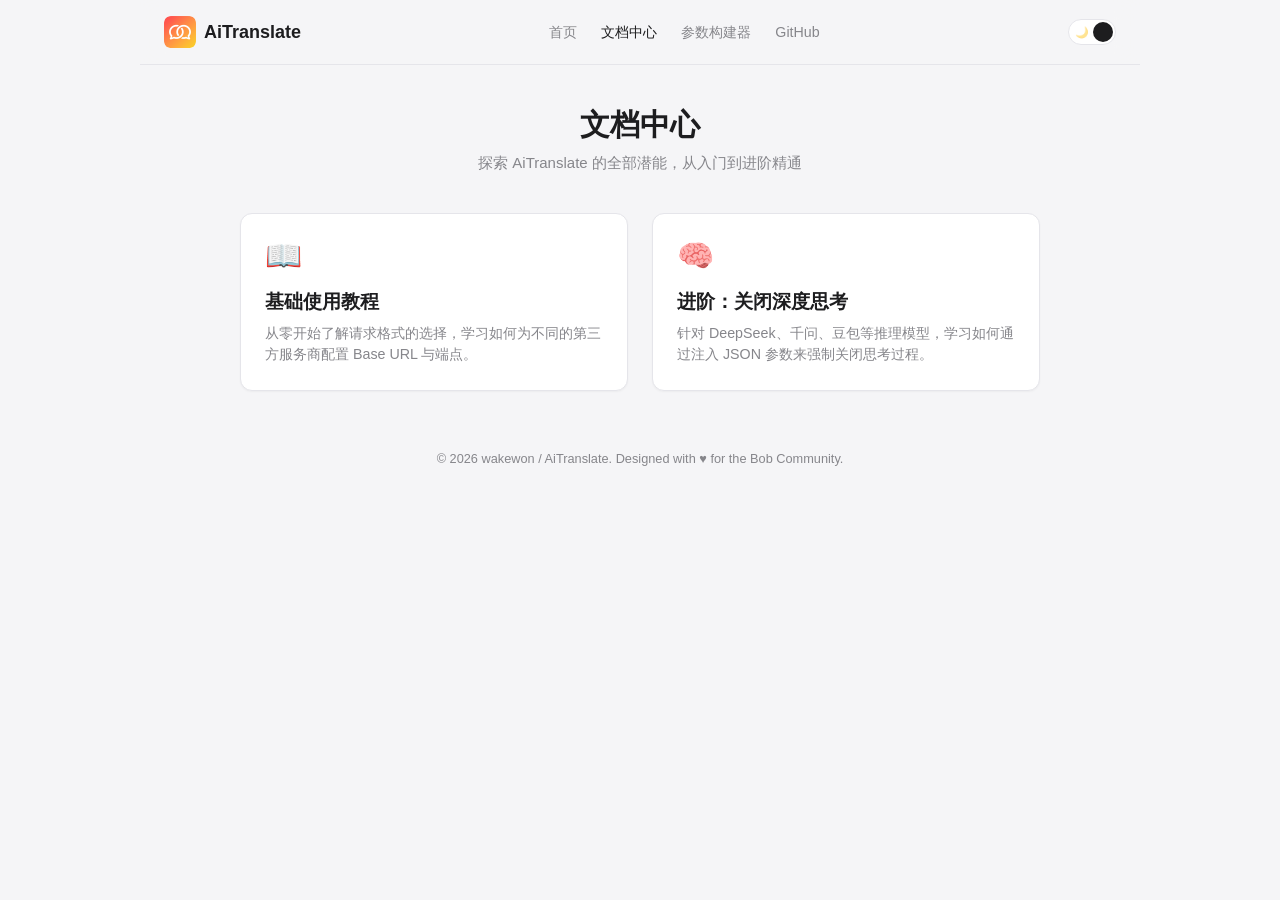
==== docs/index.html @ bc78975e "Initial commit: AiTranslate Bob Plugin v1.0.0" ====
<!DOCTYPE html>
<html lang="zh-CN">
<head>
<meta charset="UTF-8">
<meta name="viewport" content="width=device-width, initial-scale=1.0">
<title>文档中心 - AiTranslate</title>
<link rel="icon" href="../favicon.ico" type="image/x-icon">
<script>
  (function() {
    try {
      const saved = localStorage.getItem('ai-translate-theme');
      if (saved) {
        document.documentElement.setAttribute('data-theme', saved);
      } else if (window.matchMedia && window.matchMedia('(prefers-color-scheme: light)').matches) {
        document.documentElement.setAttribute('data-theme', 'light');
      } else {
        document.documentElement.setAttribute('data-theme', 'dark');
      }
    } catch (e) {}
  })();
</script>
<style>
/* CSS Variables */
:root {
  --bg-primary: #F5F5F7;
  --bg-nav: rgba(245, 245, 247, 0.8);
  --bg-secondary: #FFFFFF;
  --bg-card: #FFFFFF;
  --bg-card-hover: #F2F2F7;
  --border-color: #E5E5EA;
  --text-primary: #1D1D1F;
  --text-secondary: #86868B;
  --accent-1: #007AFF;
  --radius-sm: 8px;
  --radius-md: 12px;
  --shadow-sm: 0 1px 2px rgba(0,0,0,0.04);
}

[data-theme="dark"] {
  --bg-primary: #000000;
  --bg-nav: rgba(0, 0, 0, 0.8);
  --bg-secondary: #1C1C1E;
  --bg-card: #1C1C1E;
  --bg-card-hover: #2C2C2E;
  --border-color: #38383A;
  --text-primary: #F5F5F7;
  --text-secondary: #A1A1A6;
  --accent-1: #0A84FF;
}

*, *::before, *::after { box-sizing: border-box; margin: 0; padding: 0; }
html { font-family: -apple-system, BlinkMacSystemFont, 'SF Pro Text', sans-serif; font-size: 15px; }
body { background: var(--bg-primary); color: var(--text-primary); min-height: 100vh; transition: background 0.3s ease, color 0.3s ease; }

.app { max-width: 1000px; margin: 0 auto; padding: 0 24px; }
.main-content { max-width: 800px; margin: 0 auto; padding: 40px 0 80px; }

/* Navbar */
.navbar { position: sticky; top: 0; z-index: 100; display: flex; justify-content: space-between; align-items: center; padding: 16px 24px; margin: 0 -24px; background: var(--bg-nav); backdrop-filter: blur(12px); -webkit-backdrop-filter: blur(12px); border-bottom: 1px solid var(--border-color); }
.logo { font-size: 1.2rem; font-weight: 600; display: flex; align-items: center; gap: 8px; color: var(--text-primary); text-decoration: none; }
.nav-links { display: flex; gap: 24px; align-items: center; }
.nav-links a { color: var(--text-secondary); font-size: 0.95rem; font-weight: 500; text-decoration: none; }
.nav-links a:hover, .nav-links a.active { color: var(--text-primary); }
.nav-right { display: flex; align-items: center; gap: 16px; }

/* Theme Toggle */
.theme-toggle { position: relative; width: 48px; height: 26px; border-radius: 13px; background: var(--bg-secondary); border: 1px solid var(--border-color); cursor: pointer; display: flex; align-items: center; padding: 0; }
.theme-toggle::after { content: ''; position: absolute; top: 2px; left: 2px; width: 20px; height: 20px; border-radius: 50%; background: var(--text-primary); transition: transform 0.3s; }
.theme-toggle.light::after { transform: translateX(22px); }
.theme-toggle-icons { position: absolute; inset: 0; display: flex; align-items: center; justify-content: space-between; padding: 0 6px; font-size: 11px; opacity: 0.5; pointer-events: none; }

/* Content */
.header { text-align: center; margin-bottom: 40px; }
.header h1 { font-size: 2rem; margin-bottom: 8px; }
.header p { color: var(--text-secondary); }

.doc-grid { display: grid; grid-template-columns: 1fr; gap: 24px; }
@media (min-width: 640px) { .doc-grid { grid-template-columns: 1fr 1fr; } }

.doc-card { display: block; text-decoration: none; color: inherit; background: var(--bg-card); border: 1px solid var(--border-color); border-radius: var(--radius-md); padding: 24px; box-shadow: var(--shadow-sm); transition: transform 0.2s, background 0.2s, box-shadow 0.2s; }
.doc-card:hover { transform: translateY(-2px); background: var(--bg-card-hover); box-shadow: 0 4px 12px rgba(0,0,0,0.08); }
.doc-card-icon { font-size: 2rem; margin-bottom: 16px; }
.doc-card h2 { font-size: 1.25rem; margin-bottom: 8px; color: var(--text-primary); }
.doc-card p { color: var(--text-secondary); line-height: 1.5; font-size: 0.95rem; }

.footer { text-align: center; margin-top: 60px; color: var(--text-secondary); font-size: 0.85rem; }

@media (max-width: 640px) {
  .nav-links { display: none; }
}
</style>
</head>
<body>

<div class="app">
  <nav class="navbar">
    <a href="../index.html" class="logo">
      <img src="../icon-large.png" alt="AiTranslate" style="width: 32px; height: 32px; border-radius: 6px;"> AiTranslate
    </a>
    <div class="nav-links">
      <a href="../index.html">首页</a>
      <a href="./index.html" class="active">文档中心</a>
      <a href="../tools/param-builder.html">参数构建器</a>
      <a href="https://github.com/wakewon/AiTranslate" target="_blank">GitHub</a>
    </div>
    <div class="nav-right">
      <button class="theme-toggle" id="themeToggle" title="切换主题">
        <span class="theme-toggle-icons"><span>🌙</span><span>☀️</span></span>
      </button>
    </div>
  </nav>

  <div class="main-content">
    <header class="header">
      <h1>文档中心</h1>
      <p>探索 AiTranslate 的全部潜能，从入门到进阶精通</p>
    </header>

    <div class="doc-grid">
      <a href="./basic-usage.html" class="doc-card">
        <div class="doc-card-icon">📖</div>
        <h2>基础使用教程</h2>
        <p>从零开始了解请求格式的选择，学习如何为不同的第三方服务商配置 Base URL 与端点。</p>
      </a>

      <a href="./disable-thinking.html" class="doc-card">
        <div class="doc-card-icon">🧠</div>
        <h2>进阶：关闭深度思考</h2>
        <p>针对 DeepSeek、千问、豆包等推理模型，学习如何通过注入 JSON 参数来强制关闭思考过程。</p>
      </a>
    </div>

    <footer class="footer">
      <p>&copy; 2026 wakewon / AiTranslate. Designed with ♥ for the Bob Community.</p>
    </footer>
  </div>
</div>

<script>
const themeToggle = document.getElementById('themeToggle');
const root = document.documentElement;
function setTheme(theme) {
  root.setAttribute('data-theme', theme);
  themeToggle.classList.toggle('light', theme === 'light');
  try { localStorage.setItem('ai-translate-theme', theme); } catch(e) {}
}
themeToggle.addEventListener('click', () => {
  setTheme(root.getAttribute('data-theme') === 'light' ? 'dark' : 'light');
});
try {
  const saved = localStorage.getItem('ai-translate-theme');
  if (saved) setTheme(saved);
  else if (window.matchMedia && window.matchMedia('(prefers-color-scheme: light)').matches) setTheme('light');
} catch(e) {}
</script>
</body>
</html>
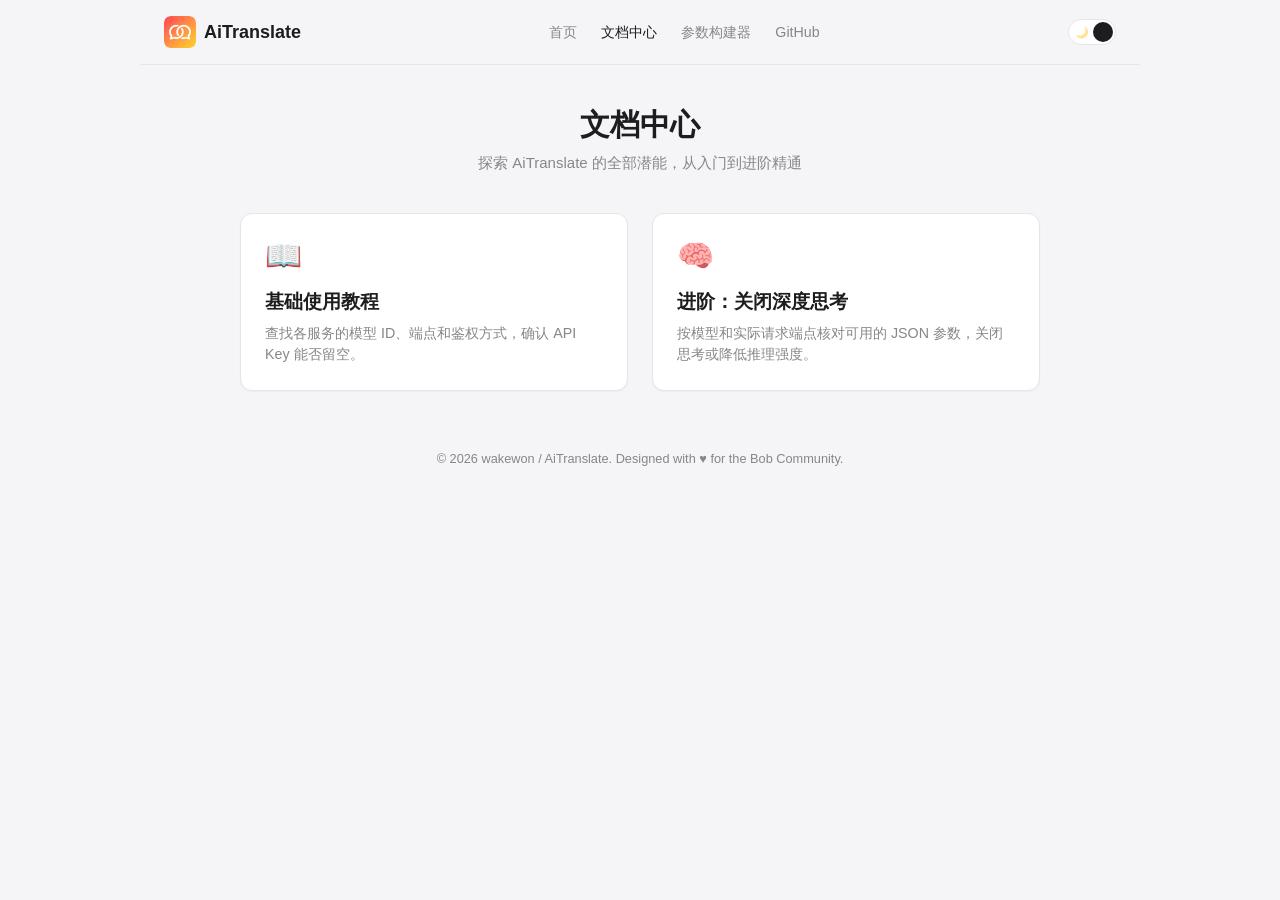
==== commit e78e2d81: "feat: 统一服务鉴权并发布 v1.2.0" ====
--- a/docs/index.html
+++ b/docs/index.html
@@ -120,13 +120,13 @@
       <a href="./basic-usage.html" class="doc-card">
         <div class="doc-card-icon">📖</div>
         <h2>基础使用教程</h2>
-        <p>从零开始了解请求格式的选择，学习如何为不同的第三方服务商配置 Base URL 与端点。</p>
+        <p>查找各服务的模型 ID、端点和鉴权方式，确认 API Key 能否留空。</p>
       </a>
 
       <a href="./disable-thinking.html" class="doc-card">
         <div class="doc-card-icon">🧠</div>
         <h2>进阶：关闭深度思考</h2>
-        <p>针对 DeepSeek、千问、豆包等推理模型，学习如何通过注入 JSON 参数来强制关闭思考过程。</p>
+        <p>按模型和实际请求端点核对可用的 JSON 参数，关闭思考或降低推理强度。</p>
       </a>
     </div>
 
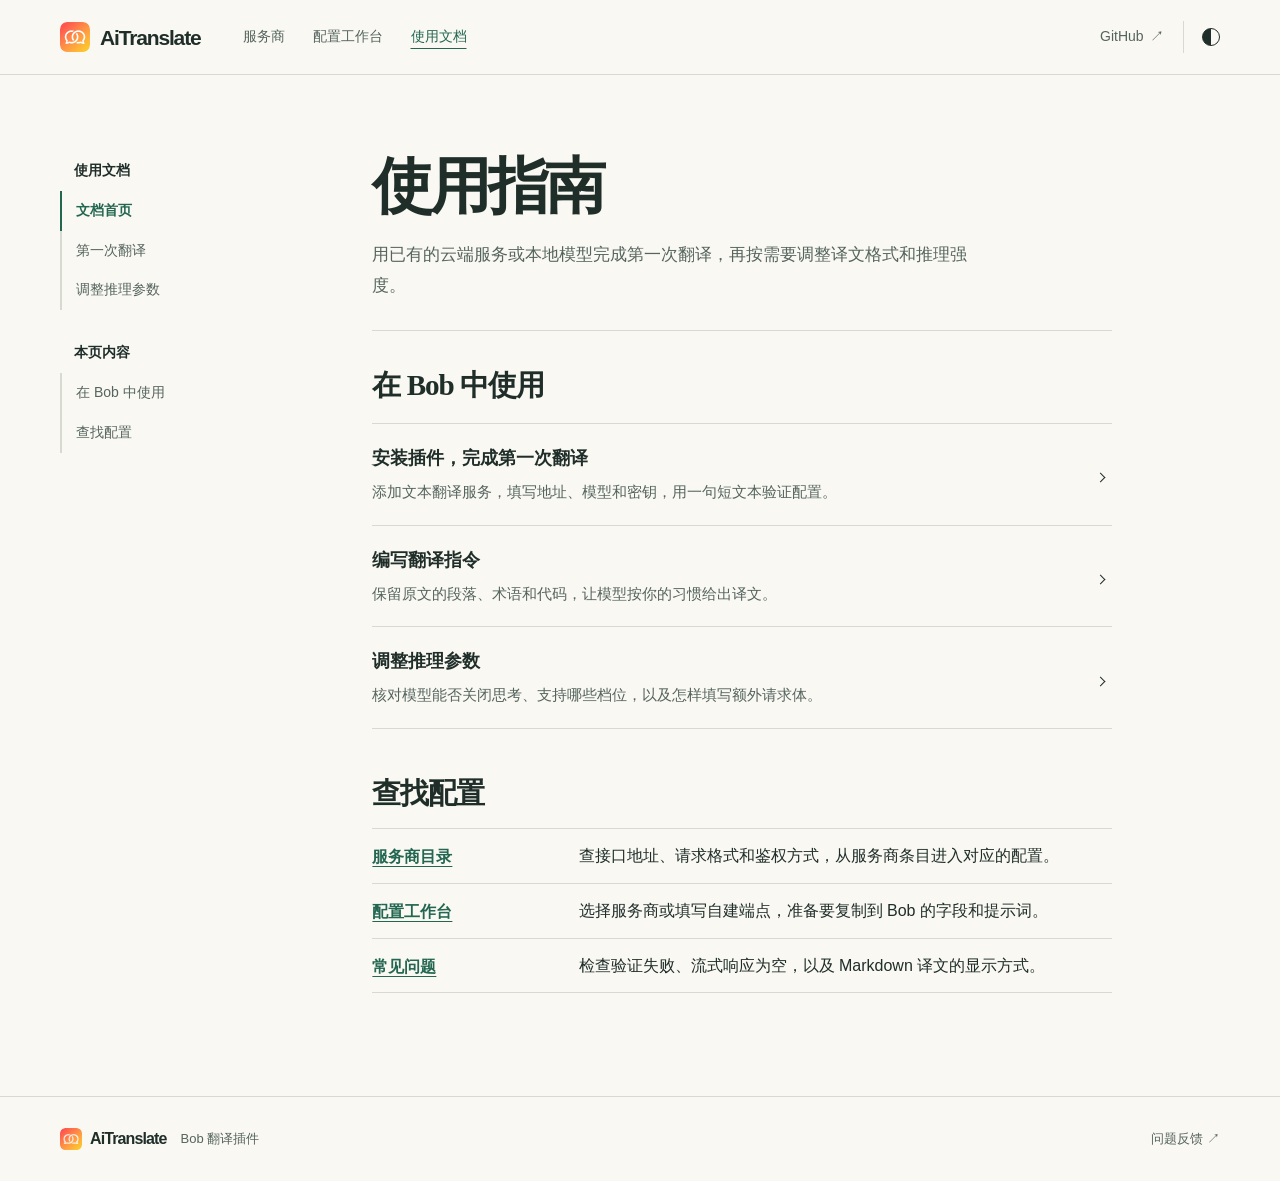
==== commit 0c4644b8: "Redesign the documentation site and automate provider model updates" ====
--- a/docs/index.html
+++ b/docs/index.html
@@ -1,157 +1,75 @@
-<!DOCTYPE html>
+<!doctype html>
 <html lang="zh-CN">
 <head>
-<meta charset="UTF-8">
-<meta name="viewport" content="width=device-width, initial-scale=1.0">
-<title>文档中心 - AiTranslate</title>
-<link rel="icon" href="../favicon.ico" type="image/x-icon">
-<script>
-  (function() {
-    try {
-      const saved = localStorage.getItem('ai-translate-theme');
-      if (saved) {
-        document.documentElement.setAttribute('data-theme', saved);
-      } else if (window.matchMedia && window.matchMedia('(prefers-color-scheme: light)').matches) {
-        document.documentElement.setAttribute('data-theme', 'light');
-      } else {
-        document.documentElement.setAttribute('data-theme', 'dark');
-      }
-    } catch (e) {}
-  })();
-</script>
-<style>
-/* CSS Variables */
-:root {
-  --bg-primary: #F5F5F7;
-  --bg-nav: rgba(245, 245, 247, 0.8);
-  --bg-secondary: #FFFFFF;
-  --bg-card: #FFFFFF;
-  --bg-card-hover: #F2F2F7;
-  --border-color: #E5E5EA;
-  --text-primary: #1D1D1F;
-  --text-secondary: #86868B;
-  --accent-1: #007AFF;
-  --radius-sm: 8px;
-  --radius-md: 12px;
-  --shadow-sm: 0 1px 2px rgba(0,0,0,0.04);
-}
-
-[data-theme="dark"] {
-  --bg-primary: #000000;
-  --bg-nav: rgba(0, 0, 0, 0.8);
-  --bg-secondary: #1C1C1E;
-  --bg-card: #1C1C1E;
-  --bg-card-hover: #2C2C2E;
-  --border-color: #38383A;
-  --text-primary: #F5F5F7;
-  --text-secondary: #A1A1A6;
-  --accent-1: #0A84FF;
-}
-
-*, *::before, *::after { box-sizing: border-box; margin: 0; padding: 0; }
-html { font-family: -apple-system, BlinkMacSystemFont, 'SF Pro Text', sans-serif; font-size: 15px; }
-body { background: var(--bg-primary); color: var(--text-primary); min-height: 100vh; transition: background 0.3s ease, color 0.3s ease; }
-
-.app { max-width: 1000px; margin: 0 auto; padding: 0 24px; }
-.main-content { max-width: 800px; margin: 0 auto; padding: 40px 0 80px; }
-
-/* Navbar */
-.navbar { position: sticky; top: 0; z-index: 100; display: flex; justify-content: space-between; align-items: center; padding: 16px 24px; margin: 0 -24px; background: var(--bg-nav); backdrop-filter: blur(12px); -webkit-backdrop-filter: blur(12px); border-bottom: 1px solid var(--border-color); }
-.logo { font-size: 1.2rem; font-weight: 600; display: flex; align-items: center; gap: 8px; color: var(--text-primary); text-decoration: none; }
-.nav-links { display: flex; gap: 24px; align-items: center; }
-.nav-links a { color: var(--text-secondary); font-size: 0.95rem; font-weight: 500; text-decoration: none; }
-.nav-links a:hover, .nav-links a.active { color: var(--text-primary); }
-.nav-right { display: flex; align-items: center; gap: 16px; }
-
-/* Theme Toggle */
-.theme-toggle { position: relative; width: 48px; height: 26px; border-radius: 13px; background: var(--bg-secondary); border: 1px solid var(--border-color); cursor: pointer; display: flex; align-items: center; padding: 0; }
-.theme-toggle::after { content: ''; position: absolute; top: 2px; left: 2px; width: 20px; height: 20px; border-radius: 50%; background: var(--text-primary); transition: transform 0.3s; }
-.theme-toggle.light::after { transform: translateX(22px); }
-.theme-toggle-icons { position: absolute; inset: 0; display: flex; align-items: center; justify-content: space-between; padding: 0 6px; font-size: 11px; opacity: 0.5; pointer-events: none; }
-
-/* Content */
-.header { text-align: center; margin-bottom: 40px; }
-.header h1 { font-size: 2rem; margin-bottom: 8px; }
-.header p { color: var(--text-secondary); }
-
-.doc-grid { display: grid; grid-template-columns: 1fr; gap: 24px; }
-@media (min-width: 640px) { .doc-grid { grid-template-columns: 1fr 1fr; } }
-
-.doc-card { display: block; text-decoration: none; color: inherit; background: var(--bg-card); border: 1px solid var(--border-color); border-radius: var(--radius-md); padding: 24px; box-shadow: var(--shadow-sm); transition: transform 0.2s, background 0.2s, box-shadow 0.2s; }
-.doc-card:hover { transform: translateY(-2px); background: var(--bg-card-hover); box-shadow: 0 4px 12px rgba(0,0,0,0.08); }
-.doc-card-icon { font-size: 2rem; margin-bottom: 16px; }
-.doc-card h2 { font-size: 1.25rem; margin-bottom: 8px; color: var(--text-primary); }
-.doc-card p { color: var(--text-secondary); line-height: 1.5; font-size: 0.95rem; }
-
-.footer { text-align: center; margin-top: 60px; color: var(--text-secondary); font-size: 0.85rem; }
-
-@media (max-width: 640px) {
-  .nav-links { display: none; }
-}
-</style>
+  <meta charset="utf-8">
+  <meta name="viewport" content="width=device-width, initial-scale=1">
+  <meta name="description" content="安装、使用 AiTranslate，查询服务商配置和常见问题。">
+  <title>使用指南 · AiTranslate</title>
+  <link rel="icon" href="../favicon.ico">
+  <link rel="stylesheet" href="../assets/site.css">
+  <link rel="stylesheet" href="../assets/docs.css">
+  <script src="../assets/site.js"></script>
 </head>
 <body>
-
-<div class="app">
-  <nav class="navbar">
-    <a href="../index.html" class="logo">
-      <img src="../icon-large.png" alt="AiTranslate" style="width: 32px; height: 32px; border-radius: 6px;"> AiTranslate
-    </a>
-    <div class="nav-links">
-      <a href="../index.html">首页</a>
-      <a href="./index.html" class="active">文档中心</a>
-      <a href="../tools/param-builder.html">参数构建器</a>
-      <a href="https://github.com/wakewon/AiTranslate" target="_blank">GitHub</a>
+  <a class="skip-link" href="#main">跳到主要内容</a>
+  <header class="site-header">
+    <div class="wrap nav-wrap">
+      <a class="brand" href="../index.html"><img src="../icon.png" width="30" height="30" alt="">AiTranslate</a>
+      <nav class="site-nav" aria-label="主导航">
+        <a href="../index.html#providers">服务商</a>
+        <a href="../tools/param-builder.html">配置工作台</a>
+        <a href="index.html" aria-current="page">使用文档</a>
+      </nav>
+      <div class="nav-tools">
+        <a class="repo-link" href="https://github.com/wakewon/AiTranslate">GitHub <span aria-hidden="true">↗</span></a>
+        <button class="theme-switch" type="button" aria-label="切换明暗主题" title="切换明暗主题"><span aria-hidden="true"></span></button>
+      </div>
     </div>
-    <div class="nav-right">
-      <button class="theme-toggle" id="themeToggle" title="切换主题">
-        <span class="theme-toggle-icons"><span>🌙</span><span>☀️</span></span>
-      </button>
-    </div>
-  </nav>
-
-  <div class="main-content">
-    <header class="header">
-      <h1>文档中心</h1>
-      <p>探索 AiTranslate 的全部潜能，从入门到进阶精通</p>
-    </header>
-
-    <div class="doc-grid">
-      <a href="./basic-usage.html" class="doc-card">
-        <div class="doc-card-icon">📖</div>
-        <h2>基础使用教程</h2>
-        <p>查找各服务的模型 ID、端点和鉴权方式，确认 API Key 能否留空。</p>
-      </a>
-
-      <a href="./disable-thinking.html" class="doc-card">
-        <div class="doc-card-icon">🧠</div>
-        <h2>进阶：关闭深度思考</h2>
-        <p>按模型和实际请求端点核对可用的 JSON 参数，关闭思考或降低推理强度。</p>
-      </a>
-    </div>
-
-    <footer class="footer">
-      <p>&copy; 2026 wakewon / AiTranslate. Designed with ♥ for the Bob Community.</p>
-    </footer>
-  </div>
-</div>
-
-<script>
-const themeToggle = document.getElementById('themeToggle');
-const root = document.documentElement;
-function setTheme(theme) {
-  root.setAttribute('data-theme', theme);
-  themeToggle.classList.toggle('light', theme === 'light');
-  try { localStorage.setItem('ai-translate-theme', theme); } catch(e) {}
-}
-themeToggle.addEventListener('click', () => {
-  setTheme(root.getAttribute('data-theme') === 'light' ? 'dark' : 'light');
-});
-try {
-  const saved = localStorage.getItem('ai-translate-theme');
-  if (saved) setTheme(saved);
-  else if (window.matchMedia && window.matchMedia('(prefers-color-scheme: light)').matches) setTheme('light');
-} catch(e) {}
-</script>
+  </header>
+  <main id="main" class="wrap guide-layout">
+    <nav class="guide-sidebar" aria-label="文档导航">
+      <span>使用文档</span>
+      <a href="index.html" aria-current="page">文档首页</a>
+      <a href="basic-usage.html">第一次翻译</a>
+      <a href="disable-thinking.html">调整推理参数</a>
+      <span>本页内容</span>
+      <a href="#guides">在 Bob 中使用</a>
+      <a href="#reference">查找配置</a>
+    </nav>
+    <article class="guide-article">
+      <header class="guide-intro">
+        <h1>使用指南</h1>
+        <p>用已有的云端服务或本地模型完成第一次翻译，再按需要调整译文格式和推理强度。</p>
+      </header>
+      <section id="guides">
+        <h2>在 Bob 中使用</h2>
+        <div class="guide-links">
+          <a class="guide-link" href="basic-usage.html">
+            <span class="guide-link-title">安装插件，完成第一次翻译</span>
+            <span class="guide-link-desc">添加文本翻译服务，填写地址、模型和密钥，用一句短文本验证配置。</span>
+          </a>
+          <a class="guide-link" href="basic-usage.html#prompts">
+            <span class="guide-link-title">编写翻译指令</span>
+            <span class="guide-link-desc">保留原文的段落、术语和代码，让模型按你的习惯给出译文。</span>
+          </a>
+          <a class="guide-link" href="disable-thinking.html">
+            <span class="guide-link-title">调整推理参数</span>
+            <span class="guide-link-desc">核对模型能否关闭思考、支持哪些档位，以及怎样填写额外请求体。</span>
+          </a>
+        </div>
+      </section>
+      <section id="reference">
+        <h2>查找配置</h2>
+        <dl class="guide-facts">
+          <div><dt><a href="../index.html#providers">服务商目录</a></dt><dd>查接口地址、请求格式和鉴权方式，从服务商条目进入对应的配置。</dd></div>
+          <div><dt><a href="../tools/param-builder.html">配置工作台</a></dt><dd>选择服务商或填写自建端点，准备要复制到 Bob 的字段和提示词。</dd></div>
+          <div><dt><a href="basic-usage.html#troubleshooting">常见问题</a></dt><dd>检查验证失败、流式响应为空，以及 Markdown 译文的显示方式。</dd></div>
+        </dl>
+      </section>
+    </article>
+  </main>
+  <footer class="site-footer">
+    <div class="wrap footer-wrap"><a class="brand" href="../index.html"><img src="../icon.png" width="22" height="22" alt="">AiTranslate</a><span>Bob 翻译插件</span><a href="https://github.com/wakewon/AiTranslate/issues">问题反馈 <span aria-hidden="true">↗</span></a></div>
+  </footer>
 </body>
 </html>
--- a/assets/site.css
+++ b/assets/site.css
@@ -0,0 +1,86 @@
+:root {
+  color-scheme: light;
+  --paper: #f9f8f3;
+  --surface: #fffefa;
+  --ink: #202e2a;
+  --muted: #56645e;
+  --line: #d6dad0;
+  --accent: #236651;
+  --accent-ink: #fff;
+  --tint: #e8efe6;
+  --serif: "Iowan Old Style", "Palatino Linotype", Georgia, "Songti SC", "STSong", "Noto Serif CJK SC", "SimSun", serif;
+  --sans: "Inter", -apple-system, BlinkMacSystemFont, "Segoe UI", "PingFang SC", "Microsoft YaHei", sans-serif;
+  --mono: "SFMono-Regular", Consolas, "Liberation Mono", monospace;
+}
+:root[data-theme="dark"] {
+  color-scheme: dark;
+  --paper: #181f1d;
+  --surface: #202925;
+  --ink: #eef0e6;
+  --muted: #b2c0b6;
+  --line: #39453e;
+  --accent: #a1d6b9;
+  --accent-ink: #13271e;
+  --tint: #293c32;
+}
+*, *::before, *::after { box-sizing: border-box; }
+[hidden] { display: none !important; }
+html { scroll-behavior: smooth; scroll-padding-top: 18px; }
+body { margin: 0; background: var(--paper); color: var(--ink); font: 16px/1.7 var(--sans); -webkit-font-smoothing: antialiased; }
+a { color: var(--accent); text-underline-offset: .22em; }
+a:hover { text-decoration-thickness: 2px; }
+img { max-width: 100%; vertical-align: middle; }
+button, input, select, textarea { font: inherit; color: inherit; }
+button { cursor: pointer; }
+button:disabled { cursor: default; }
+h1, h2, h3, p, figure { margin: 0; }
+h1, h2, h3 { line-height: 1.35; text-wrap: balance; }
+code, pre { font-family: var(--mono); }
+::selection { color: var(--ink); background: var(--tint); }
+:focus-visible { outline: 2px solid var(--accent); outline-offset: 4px; }
+.wrap { width: min(1160px, calc(100% - 96px)); margin-inline: auto; }
+.sr-only, .skip-link:not(:focus) { position: absolute; width: 1px; height: 1px; padding: 0; margin: -1px; overflow: hidden; clip-path: inset(50%); white-space: nowrap; border: 0; }
+.skip-link:focus { position: fixed; top: 10px; left: 10px; z-index: 10; background: var(--surface); padding: 8px 15px; }
+.site-header { border-bottom: 1px solid var(--line); }
+.nav-wrap, .nav-tools, .site-nav, .brand, .footer-wrap, .button { display: flex; align-items: center; }
+.nav-wrap { min-height: 74px; gap: 42px; }
+.brand { gap: 10px; color: var(--ink); text-decoration: none; font-size: 21px; font-weight: 670; line-height: 1; letter-spacing: -.055em; }
+.brand img { border-radius: 24%; }
+.site-nav { gap: 28px; }
+.site-nav a, .repo-link, .footer-wrap > a:last-child { font-size: 14px; font-weight: 500; text-decoration: none; color: var(--muted); }
+.site-nav a { padding: 10px 0; }
+.site-nav a:hover, .site-nav [aria-current="page"], .nav-tools a:hover, .footer-wrap a:hover { color: var(--accent); }
+.site-nav [aria-current="page"] { text-decoration: underline; text-underline-offset: 7px; }
+.nav-tools { margin-left: auto; gap: 19px; }
+.repo-link { font-family: var(--sans); }
+.repo-link span, .text-link span { display: inline-block; margin-left: .18em; }
+.theme-switch { background: transparent; border: 0; border-left: 1px solid var(--line); padding: 4px 0 4px 18px; display: inline-grid; place-items: center; min-height: 32px; }
+.theme-switch span { width: 18px; height: 18px; border-radius: 50%; border: 1.6px solid var(--ink); background: linear-gradient(90deg,var(--ink) 50%,transparent 50%); }
+.site-footer { border-top: 1px solid var(--line); }
+.footer-wrap { gap: 14px; min-height: 84px; color: var(--muted); font-size: 13px; }
+.footer-wrap .brand { font-size: 16px; gap: 8px; }
+.footer-wrap > a:last-child { margin-left: auto; font-size: 13px; }
+.button { display: inline-flex; justify-content: center; gap: 10px; min-height: 44px; border: 1px solid var(--line); border-radius: 6px; padding: 9px 18px; background: var(--surface); color: var(--ink); font-weight: 600; font-size: 14px; line-height: 1.5; text-decoration: none; transition: border-color .18s, background .18s; }
+.button:hover { border-color: var(--accent); background: var(--tint); }
+.button.primary { background: var(--accent); border-color: var(--accent); color: var(--accent-ink); }
+.button.primary:hover { filter: brightness(.93); }
+.text-link { font-size: 14px; text-decoration: none; font-weight: 600; }
+.text-link:hover { text-decoration: underline; }
+@media (max-width: 820px) {
+  .wrap { width: calc(100% - 48px); }
+  .nav-wrap { gap: 26px; }
+  .site-nav { gap: 18px; }
+}
+@media (max-width: 610px) {
+  .wrap { width: calc(100% - 36px); }
+  .nav-wrap { display: grid; grid-template-columns: 1fr auto; gap: 1px 12px; padding-top: 13px; }
+  .brand { font-size: 19px; }
+  .site-nav { grid-row: 2; grid-column: 1 / -1; gap: 25px; }
+  .site-nav a { font-size: 13px; }
+  .nav-tools { grid-row: 1; grid-column: 2; gap: 13px; }
+  .theme-switch { padding-left: 13px; }
+  .footer-wrap { gap: 8px; min-height: 74px; }
+}
+@media (prefers-reduced-motion: reduce) {
+  *, *::before, *::after { scroll-behavior: auto !important; animation-duration: .01ms !important; transition-duration: .01ms !important; }
+}
--- a/assets/docs.css
+++ b/assets/docs.css
@@ -0,0 +1,172 @@
+.guide-layout {
+  display: grid;
+  grid-template-columns: minmax(155px, 210px) minmax(0, 740px);
+  gap: clamp(36px, 8vw, 112px);
+  padding-block: clamp(40px, 6vw, 76px) 88px;
+}
+
+.guide-sidebar {
+  position: sticky;
+  align-self: start;
+  top: 100px;
+  font-size: 14px;
+}
+
+.guide-sidebar a,
+.guide-sidebar span {
+  display: block;
+  padding: 8px 14px;
+  color: var(--muted);
+  text-decoration: none;
+}
+.guide-sidebar a { border-inline-start: 2px solid var(--line); }
+.guide-sidebar a:hover { color: var(--accent); }
+.guide-sidebar a[aria-current="page"] {
+  border-color: var(--accent);
+  color: var(--accent);
+  font-weight: 650;
+}
+.guide-sidebar span { font-weight: 650; color: var(--ink); }
+.guide-sidebar a + span { margin-top: 23px; }
+
+.guide-article { min-width: 0; }
+.guide-intro {
+  margin: 0 0 34px;
+  padding-bottom: 28px;
+  border-bottom: 1px solid var(--line);
+}
+.guide-intro h1 {
+  font-family: var(--serif);
+  font-weight: 600;
+  font-size: clamp(2.35rem, 4.8vw, 4.2rem);
+  line-height: 1.14;
+  letter-spacing: -.055em;
+  margin: 0 0 18px;
+}
+.guide-intro p {
+  max-width: 37em;
+  margin: 0;
+  line-height: 1.85;
+  font-size: 1.06rem;
+  color: var(--muted);
+}
+.guide-article > section + section { margin-top: 44px; }
+.guide-article h2 {
+  font-family: var(--serif);
+  font-weight: 600;
+  margin: 0 0 14px;
+  font-size: clamp(1.45rem, 2.4vw, 1.82rem);
+  letter-spacing: -.035em;
+  line-height: 1.38;
+}
+.guide-article h3 { margin: 24px 0 8px; font-size: 1.08rem; }
+.guide-article :is(section, h2, h3, details)[id] { scroll-margin-top: 112px; }
+.guide-article :is(p, li, dd, td, th) { line-height: 1.85; }
+.guide-article section p { margin: 10px 0; }
+.guide-article :is(ul, ol) { padding-inline-start: 1.6em; }
+.guide-article li + li { margin-top: 8px; }
+.guide-article li::marker { color: var(--accent); font-weight: 650; }
+.guide-article a:not([class]),
+.guide-links .guide-link-title { text-underline-offset: 4px; text-decoration-thickness: 1px; }
+.guide-article a:not([class]) { color: var(--accent); text-decoration: underline; }
+.guide-article a:not([class]):hover { text-decoration-thickness: 2px; }
+.guide-article code {
+  font: .88em/1.6 ui-monospace, "SFMono-Regular", Menlo, Consolas, monospace;
+  overflow-wrap: anywhere;
+}
+.guide-article :not(pre) > code {
+  background: var(--tint);
+  padding: .12em .32em;
+  border-radius: 4px;
+}
+.guide-article pre {
+  margin: 13px 0;
+  padding: 14px 18px;
+  background: var(--tint);
+  border-radius: 8px;
+  white-space: pre-wrap;
+  overflow-wrap: anywhere;
+}
+.guide-article pre code { font-size: .9rem; }
+
+.guide-links {
+  border-top: 1px solid var(--line);
+  margin: 18px 0 0;
+}
+.guide-link,
+.guide-link:visited {
+  position: relative;
+  display: block;
+  padding: 20px 36px 20px 0;
+  color: var(--ink);
+  border-bottom: 1px solid var(--line);
+  text-decoration: none;
+}
+.guide-link::after {
+  content: "";
+  position: absolute;
+  top: 50%;
+  right: 8px;
+  width: 7px;
+  height: 7px;
+  border-top: 1.5px solid currentColor;
+  border-right: 1.5px solid currentColor;
+  transform: rotate(45deg);
+}
+.guide-link-title { display: block; font-weight: 650; font-size: 1.1rem; }
+.guide-link:hover .guide-link-title { color: var(--accent); text-decoration: underline; }
+.guide-link-desc { display: block; margin-top: 5px; color: var(--muted); font-size: .95rem; }
+
+.guide-facts {
+  margin: 15px 0;
+  border-top: 1px solid var(--line);
+}
+.guide-facts > div {
+  display: grid;
+  grid-template-columns: minmax(95px, .36fr) 1fr;
+  gap: 14px;
+  padding: 12px 0;
+  border-bottom: 1px solid var(--line);
+}
+.guide-facts dt { padding-top: 2px; font-weight: 600; }
+.guide-facts dd { margin: 0; min-width: 0; }
+.guide-fold {
+  border-bottom: 1px solid var(--line);
+  padding: 0 0 0 1px;
+}
+.guide-fold:first-of-type { border-top: 1px solid var(--line); }
+.guide-fold summary {
+  padding: 15px 0;
+  cursor: pointer;
+  font-size: 1rem;
+  font-weight: 600;
+  line-height: 1.6;
+}
+.guide-fold summary::marker { color: var(--accent); }
+.guide-fold[open] { padding-bottom: 12px; }
+.guide-table {
+  width: 100%;
+  border-collapse: collapse;
+  font-size: .95rem;
+  margin: 16px 0;
+}
+.guide-table th, .guide-table td {
+  padding: 9px 10px 9px 0;
+  text-align: left;
+  vertical-align: top;
+  border-bottom: 1px solid var(--line);
+}
+.guide-table thead th { color: var(--muted); font-weight: 550; }
+.guide-next { margin-top: 44px; }
+@media (max-width: 750px) {
+  .guide-layout { grid-template-columns: minmax(0, 1fr); gap: 0; padding-block: 32px 56px; }
+  .guide-sidebar { position: static; margin-bottom: 26px; }
+  .guide-sidebar span, .guide-sidebar a[href^="#"] { display: none; }
+  .guide-sidebar a { display: inline-block; border: 0; padding: 3px 8px; font-size: .84rem; }
+  .guide-sidebar a:first-of-type { padding-inline-start: 0; }
+  .guide-intro { margin-bottom: 24px; padding-bottom: 24px; }
+  .guide-article > section + section { margin-top: 34px; }
+}
+@media (max-width: 420px) {
+  .guide-facts > div { grid-template-columns: 1fr; gap: 2px; }
+}
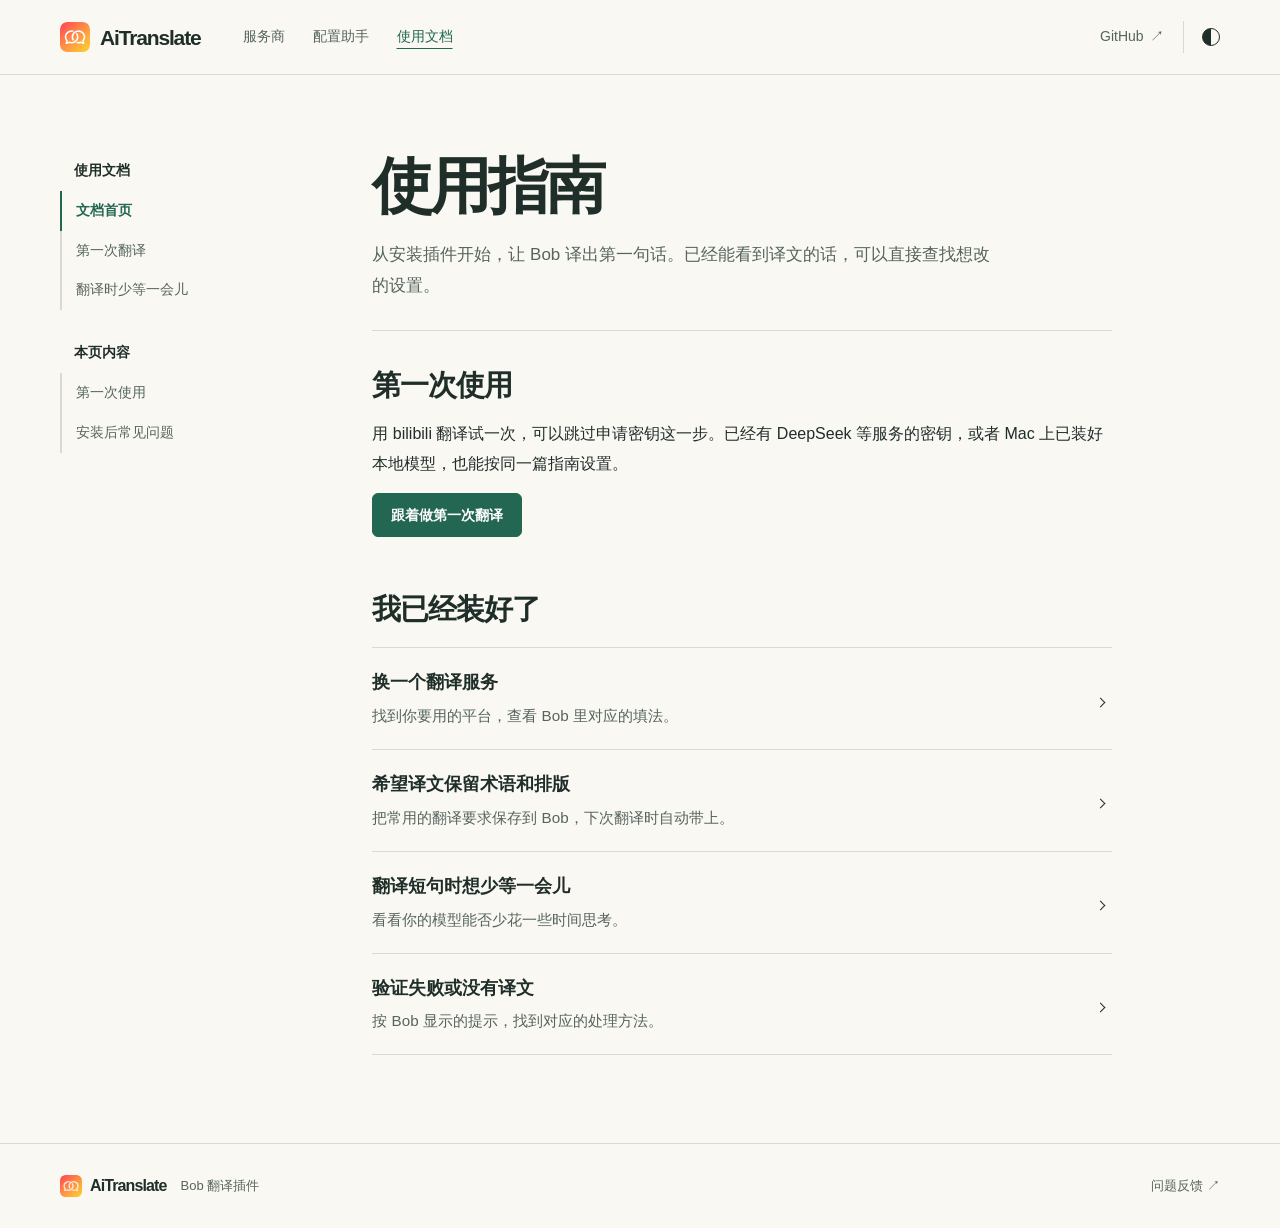
==== commit 0e416406: "Guide first-time users through Bob setup and simplify configuration help" ====
--- a/docs/index.html
+++ b/docs/index.html
@@ -17,7 +17,7 @@
       <a class="brand" href="../index.html"><img src="../icon.png" width="30" height="30" alt="">AiTranslate</a>
       <nav class="site-nav" aria-label="主导航">
         <a href="../index.html#providers">服务商</a>
-        <a href="../tools/param-builder.html">配置工作台</a>
+        <a href="../tools/param-builder.html">配置助手</a>
         <a href="index.html" aria-current="page">使用文档</a>
       </nav>
       <div class="nav-tools">
@@ -31,40 +31,41 @@
       <span>使用文档</span>
       <a href="index.html" aria-current="page">文档首页</a>
       <a href="basic-usage.html">第一次翻译</a>
-      <a href="disable-thinking.html">调整推理参数</a>
+      <a href="disable-thinking.html">翻译时少等一会儿</a>
       <span>本页内容</span>
-      <a href="#guides">在 Bob 中使用</a>
-      <a href="#reference">查找配置</a>
+      <a href="#guides">第一次使用</a>
+      <a href="#reference">安装后常见问题</a>
     </nav>
     <article class="guide-article">
       <header class="guide-intro">
         <h1>使用指南</h1>
-        <p>用已有的云端服务或本地模型完成第一次翻译，再按需要调整译文格式和推理强度。</p>
+        <p>从安装插件开始，让 Bob 译出第一句话。已经能看到译文的话，可以直接查找想改的设置。</p>
       </header>
       <section id="guides">
-        <h2>在 Bob 中使用</h2>
+        <h2>第一次使用</h2>
+        <p>用 bilibili 翻译试一次，可以跳过申请密钥这一步。已经有 DeepSeek 等服务的密钥，或者 Mac 上已装好本地模型，也能按同一篇指南设置。</p>
+        <p><a class="button primary" href="basic-usage.html">跟着做第一次翻译</a></p>
+      </section>
+      <section id="reference">
+        <h2>我已经装好了</h2>
         <div class="guide-links">
-          <a class="guide-link" href="basic-usage.html">
-            <span class="guide-link-title">安装插件，完成第一次翻译</span>
-            <span class="guide-link-desc">添加文本翻译服务，填写地址、模型和密钥，用一句短文本验证配置。</span>
+          <a class="guide-link" href="../index.html#providers">
+            <span class="guide-link-title">换一个翻译服务</span>
+            <span class="guide-link-desc">找到你要用的平台，查看 Bob 里对应的填法。</span>
           </a>
           <a class="guide-link" href="basic-usage.html#prompts">
-            <span class="guide-link-title">编写翻译指令</span>
-            <span class="guide-link-desc">保留原文的段落、术语和代码，让模型按你的习惯给出译文。</span>
+            <span class="guide-link-title">希望译文保留术语和排版</span>
+            <span class="guide-link-desc">把常用的翻译要求保存到 Bob，下次翻译时自动带上。</span>
           </a>
           <a class="guide-link" href="disable-thinking.html">
-            <span class="guide-link-title">调整推理参数</span>
-            <span class="guide-link-desc">核对模型能否关闭思考、支持哪些档位，以及怎样填写额外请求体。</span>
+            <span class="guide-link-title">翻译短句时想少等一会儿</span>
+            <span class="guide-link-desc">看看你的模型能否少花一些时间思考。</span>
+          </a>
+          <a class="guide-link" href="basic-usage.html#troubleshooting">
+            <span class="guide-link-title">验证失败或没有译文</span>
+            <span class="guide-link-desc">按 Bob 显示的提示，找到对应的处理方法。</span>
           </a>
         </div>
-      </section>
-      <section id="reference">
-        <h2>查找配置</h2>
-        <dl class="guide-facts">
-          <div><dt><a href="../index.html#providers">服务商目录</a></dt><dd>查接口地址、请求格式和鉴权方式，从服务商条目进入对应的配置。</dd></div>
-          <div><dt><a href="../tools/param-builder.html">配置工作台</a></dt><dd>选择服务商或填写自建端点，准备要复制到 Bob 的字段和提示词。</dd></div>
-          <div><dt><a href="basic-usage.html#troubleshooting">常见问题</a></dt><dd>检查验证失败、流式响应为空，以及 Markdown 译文的显示方式。</dd></div>
-        </dl>
       </section>
     </article>
   </main>
--- a/assets/docs.css
+++ b/assets/docs.css
@@ -89,6 +89,22 @@
 }
 .guide-article pre code { font-size: .9rem; }
 
+.guide-step h2 {
+  display: flex;
+  gap: 12px;
+  align-items: baseline;
+}
+.guide-step h2 > span {
+  flex: none;
+  color: var(--accent);
+  font: 600 .85em/1 var(--serif);
+  font-variant-numeric: tabular-nums;
+}
+.guide-article section p > .button { margin-block: 5px 8px; }
+.guide-fold > div[id] { scroll-margin-top: 30px; }
+.guide-fold .guide-fold { padding-inline-start: 14px; }
+.guide-fold .guide-fold summary { font-weight: 550; }
+
 .guide-links {
   border-top: 1px solid var(--line);
   margin: 18px 0 0;
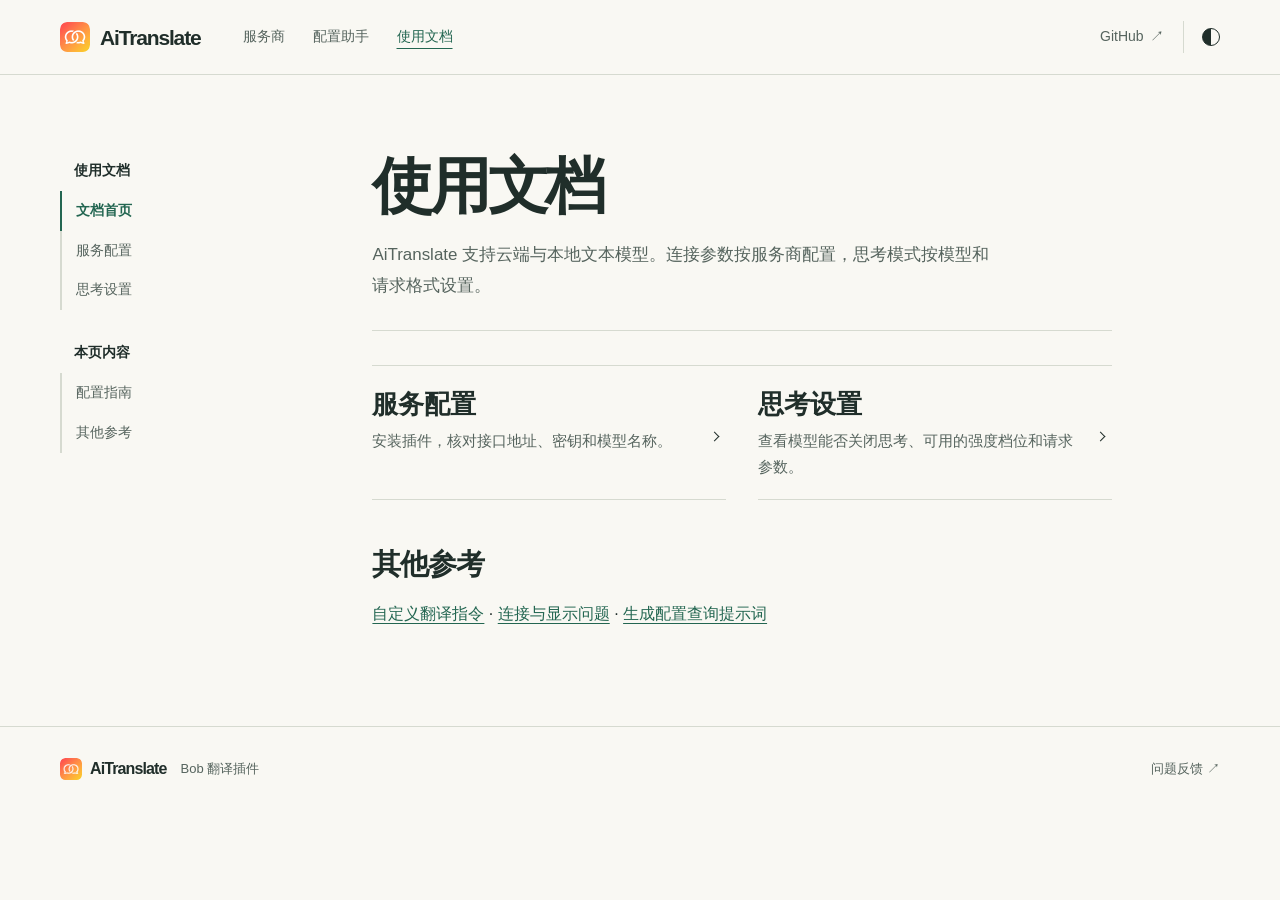
==== commit 6028959a: "Make service setup and model-specific thinking controls first-class" ====
--- a/docs/index.html
+++ b/docs/index.html
@@ -30,42 +30,32 @@
     <nav class="guide-sidebar" aria-label="文档导航">
       <span>使用文档</span>
       <a href="index.html" aria-current="page">文档首页</a>
-      <a href="basic-usage.html">第一次翻译</a>
-      <a href="disable-thinking.html">翻译时少等一会儿</a>
+      <a href="basic-usage.html">服务配置</a>
+      <a href="disable-thinking.html">思考设置</a>
       <span>本页内容</span>
-      <a href="#guides">第一次使用</a>
-      <a href="#reference">安装后常见问题</a>
+      <a href="#guides">配置指南</a>
+      <a href="#reference">其他参考</a>
     </nav>
     <article class="guide-article">
       <header class="guide-intro">
-        <h1>使用指南</h1>
-        <p>从安装插件开始，让 Bob 译出第一句话。已经能看到译文的话，可以直接查找想改的设置。</p>
+        <h1>使用文档</h1>
+        <p>AiTranslate 支持云端与本地文本模型。连接参数按服务商配置，思考模式按模型和请求格式设置。</p>
       </header>
       <section id="guides">
-        <h2>第一次使用</h2>
-        <p>用 bilibili 翻译试一次，可以跳过申请密钥这一步。已经有 DeepSeek 等服务的密钥，或者 Mac 上已装好本地模型，也能按同一篇指南设置。</p>
-        <p><a class="button primary" href="basic-usage.html">跟着做第一次翻译</a></p>
+        <div class="guide-links guide-topics">
+          <a class="guide-link" href="basic-usage.html">
+            <span class="guide-link-title">服务配置</span>
+            <span class="guide-link-desc">安装插件，核对接口地址、密钥和模型名称。</span>
+          </a>
+          <a class="guide-link" href="disable-thinking.html">
+            <span class="guide-link-title">思考设置</span>
+            <span class="guide-link-desc">查看模型能否关闭思考、可用的强度档位和请求参数。</span>
+          </a>
+        </div>
       </section>
       <section id="reference">
-        <h2>我已经装好了</h2>
-        <div class="guide-links">
-          <a class="guide-link" href="../index.html#providers">
-            <span class="guide-link-title">换一个翻译服务</span>
-            <span class="guide-link-desc">找到你要用的平台，查看 Bob 里对应的填法。</span>
-          </a>
-          <a class="guide-link" href="basic-usage.html#prompts">
-            <span class="guide-link-title">希望译文保留术语和排版</span>
-            <span class="guide-link-desc">把常用的翻译要求保存到 Bob，下次翻译时自动带上。</span>
-          </a>
-          <a class="guide-link" href="disable-thinking.html">
-            <span class="guide-link-title">翻译短句时想少等一会儿</span>
-            <span class="guide-link-desc">看看你的模型能否少花一些时间思考。</span>
-          </a>
-          <a class="guide-link" href="basic-usage.html#troubleshooting">
-            <span class="guide-link-title">验证失败或没有译文</span>
-            <span class="guide-link-desc">按 Bob 显示的提示，找到对应的处理方法。</span>
-          </a>
-        </div>
+        <h2>其他参考</h2>
+        <p><a href="basic-usage.html#prompts">自定义翻译指令</a> · <a href="basic-usage.html#troubleshooting">连接与显示问题</a> · <a href="../tools/param-builder.html#lookup">生成配置查询提示词</a></p>
       </section>
     </article>
   </main>
--- a/assets/docs.css
+++ b/assets/docs.css
@@ -89,18 +89,13 @@
 }
 .guide-article pre code { font-size: .9rem; }
 
-.guide-step h2 {
-  display: flex;
-  gap: 12px;
-  align-items: baseline;
+.guide-intro .button { margin-top: 18px; }
+.guide-topics {
+  display: grid;
+  grid-template-columns: repeat(2, minmax(0, 1fr));
+  gap: 32px;
 }
-.guide-step h2 > span {
-  flex: none;
-  color: var(--accent);
-  font: 600 .85em/1 var(--serif);
-  font-variant-numeric: tabular-nums;
-}
-.guide-article section p > .button { margin-block: 5px 8px; }
+.guide-topics .guide-link-title { font: 600 1.65rem/1.4 var(--serif); }
 .guide-fold > div[id] { scroll-margin-top: 30px; }
 .guide-fold .guide-fold { padding-inline-start: 14px; }
 .guide-fold .guide-fold summary { font-weight: 550; }
@@ -183,6 +178,9 @@
   .guide-intro { margin-bottom: 24px; padding-bottom: 24px; }
   .guide-article > section + section { margin-top: 34px; }
 }
+@media (max-width: 540px) {
+  .guide-topics { grid-template-columns: 1fr; gap: 0; }
+}
 @media (max-width: 420px) {
   .guide-facts > div { grid-template-columns: 1fr; gap: 2px; }
 }
